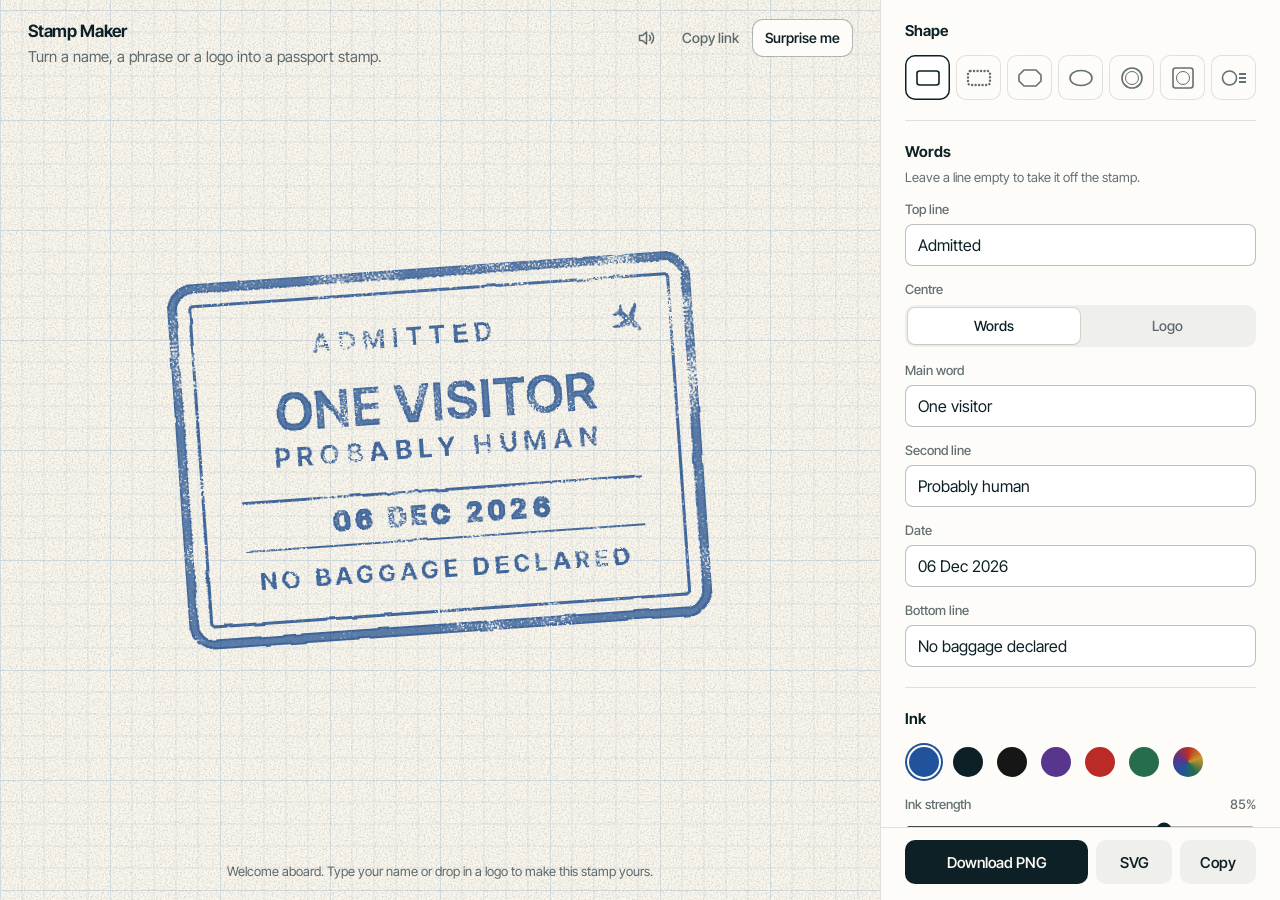
==== index.html @ 48a25a6c "Stamp maker: turn a name, phrase or logo into a passport stamp Co-Authored-By: Claude Opus 5.5 <nore" ====
<!doctype html>
<html lang="en">
<head>
  <meta charset="utf-8">
  <meta name="viewport" content="width=device-width, initial-scale=1, viewport-fit=cover">
  <title>Stamp Maker</title>
  <meta name="description" content="Turn a name, a phrase or a logo into a passport stamp. Pick a shape, an ink and a typeface, then download it as a PNG or SVG.">
  <meta name="theme-color" content="#fbf8f0">
  <link rel="icon" href="data:image/svg+xml,%3Csvg xmlns='http://www.w3.org/2000/svg' viewBox='0 0 32 32' fill='none' stroke='%2321539c'%3E%3Ccircle cx='16' cy='16' r='13' stroke-width='3'/%3E%3Ccircle cx='16' cy='16' r='7.5' stroke-width='1.5'/%3E%3C/svg%3E">
  <link rel="stylesheet" href="styles.css">
</head>
<body>
  <main class="stage" data-stage>
    <svg class="paper" data-paper aria-hidden="true" focusable="false" preserveAspectRatio="none"></svg>
    <header class="masthead">
      <div>
        <h1>Stamp Maker</h1>
        <p class="tagline">Turn a name, a phrase or a logo into a passport stamp.</p>
      </div>
      <div class="masthead-actions">
        <button type="button" class="icon-btn" data-sound aria-label="Stamp sound">
          <svg viewBox="0 0 20 20" fill="none" stroke="currentColor" stroke-width="1.5" stroke-linecap="round" stroke-linejoin="round" aria-hidden="true">
            <path d="M3.5 7.5h3l4-3.5v12l-4-3.5h-3z"/><path class="sound-waves" d="M13.5 7.5a3.5 3.5 0 0 1 0 5M15.5 5a7 7 0 0 1 0 10"/><path class="sound-off" d="M13.5 8l4 4m0-4-4 4"/>
          </svg>
        </button>
        <button type="button" class="text-btn" data-share>Copy link</button>
        <button type="button" class="btn btn-small" data-surprise>Surprise me</button>
      </div>
    </header>
    <button type="button" class="stamp" data-press aria-label="Press the stamp again with fresh ink"></button>
    <div class="tool" data-tool aria-hidden="true"><div class="tool-shadow"></div><div class="tool-block"><div class="tool-knob"></div></div></div>
    <p class="hint" data-hint></p>
  </main>

  <form class="panel" id="controls" aria-label="Stamp settings" autocomplete="off">
    <div class="panel-scroll">
      <section aria-labelledby="h-shape">
        <h2 id="h-shape">Shape</h2>
        <div class="frames" role="radiogroup" aria-labelledby="h-shape" data-frames></div>
      </section>

      <section aria-labelledby="h-words">
        <h2 id="h-words">Words</h2>
        <p class="note">Leave a line empty to take it off the stamp.</p>
        <label class="field">Top line
          <input type="text" name="top" maxlength="40" spellcheck="false" data-1p-ignore>
        </label>
        <div class="field" role="radiogroup" aria-labelledby="l-centre">
          <span id="l-centre">Centre</span>
          <div class="seg">
            <label><input type="radio" name="centre" value="text" class="sr-only">Words</label>
            <label><input type="radio" name="centre" value="logo" class="sr-only">Logo</label>
          </div>
        </div>
        <label class="field" data-when="centre=text">Main word
          <input type="text" name="word" maxlength="40" spellcheck="false" data-1p-ignore>
        </label>
        <label class="field" data-when="centre=text">Second line
          <input type="text" name="sub" maxlength="40" spellcheck="false" data-1p-ignore>
        </label>

        <div class="logo" data-when="centre=logo">
          <div class="logo-empty" data-logo="empty">
            <label class="btn">Choose a logo
              <input type="file" name="logoFile" accept=".svg,image/svg+xml,image/png,image/jpeg,image/webp" class="sr-only">
            </label>
            <p class="note">SVG, PNG or JPG, or drop a file anywhere. It stays in your browser.</p>
          </div>
          <div class="logo-loaded" data-logo="loaded">
            <div class="logo-file">
              <img alt="Your logo" data-logo-thumb>
              <label class="btn btn-small">Replace
                <input type="file" name="logoFile" accept=".svg,image/svg+xml,image/png,image/jpeg,image/webp" class="sr-only">
              </label>
              <button type="button" class="btn btn-small" data-logo-remove>Remove</button>
            </div>
            <div class="field" role="radiogroup" aria-labelledby="l-trace">
              <span id="l-trace">Ink the</span>
              <div class="seg">
                <label><input type="radio" name="logoMode" value="shape" class="sr-only">Whole logo</label>
                <label><input type="radio" name="logoMode" value="dark" class="sr-only">Dark parts only</label>
              </div>
            </div>
            <label class="range">Threshold <output data-for="logoThreshold" data-format="percent"></output>
              <input type="range" name="logoThreshold" min="0.05" max="0.95" step="0.01">
            </label>
            <label class="range">Logo size <output data-for="logoSize" data-format="times"></output>
              <input type="range" name="logoSize" min="0.5" max="1.5" step="0.05">
            </label>
            <label class="check"><input type="checkbox" name="logoInvert"> Invert</label>
          </div>
          <p class="error" data-logo-error role="alert" hidden></p>
        </div>

        <label class="field">Date
          <input type="text" name="date" maxlength="40" spellcheck="false" data-1p-ignore>
        </label>
        <label class="field">Bottom line
          <input type="text" name="bottom" maxlength="40" spellcheck="false" data-1p-ignore>
        </label>
      </section>

      <section aria-labelledby="h-ink">
        <h2 id="h-ink">Ink</h2>
        <div class="swatches" role="radiogroup" aria-labelledby="h-ink" data-inks></div>
        <label class="range">Ink strength <output data-for="inkOpacity" data-format="percent"></output>
          <input type="range" name="inkOpacity" min="0.4" max="1" step="0.01">
        </label>
      </section>

      <section aria-labelledby="h-paper">
        <h2 id="h-paper">Paper</h2>
        <div class="papers" role="radiogroup" aria-labelledby="h-paper" data-papers></div>
        <label class="range" data-when="paper=passport|cotton|aged|kraft|grid">Paper strength <output data-for="paperStrength" data-format="percent"></output>
          <input type="range" name="paperStrength" min="0.1" max="1" step="0.05">
        </label>
      </section>

      <section aria-labelledby="h-style">
        <h2 id="h-style">Style</h2>
        <div class="field" role="radiogroup" aria-labelledby="l-font">
          <span id="l-font">Typeface</span>
          <div class="seg" data-faces></div>
        </div>
        <label class="range">Border weight <output data-for="rule" data-format="times"></output>
          <input type="range" name="rule" min="0.6" max="1.8" step="0.05">
        </label>
        <label class="range" data-when="frame=rect|postage|squared">Corners <output data-for="corner"></output>
          <input type="range" name="corner" min="1" max="24" step="1">
        </label>
        <div class="field" role="radiogroup" aria-labelledby="l-mark" data-when="frame=rect|postage">
          <span id="l-mark">Plane</span>
          <div class="seg">
            <label><input type="radio" name="mark" value="arrive" class="sr-only">Arriving</label>
            <label><input type="radio" name="mark" value="depart" class="sr-only">Departing</label>
            <label><input type="radio" name="mark" value="none" class="sr-only">None</label>
          </div>
        </div>
        <label class="range">Tilt <output data-for="tilt" data-format="degrees"></output>
          <input type="range" name="tilt" min="-20" max="20" step="1">
        </label>
      </section>

      <section aria-labelledby="h-wear">
        <h2 id="h-wear">Wear</h2>
        <label class="range">Rough edges <output data-for="roughness"></output>
          <input type="range" name="roughness" min="0" max="5" step="0.1">
        </label>
        <label class="range">Dry spots <output data-for="voids" data-format="percent"></output>
          <input type="range" name="voids" min="0" max="1" step="0.05">
        </label>
        <label class="range">Uneven pressure <output data-for="pressure" data-format="percent"></output>
          <input type="range" name="pressure" min="0" max="0.9" step="0.05">
        </label>
        <label class="check"><input type="checkbox" name="doubleStrike"> Double strike</label>
      </section>

      <section aria-labelledby="h-file">
        <h2 id="h-file">File</h2>
        <label class="field">PNG size
          <select name="pngWidth">
            <option value="800">Small, 800 px wide</option>
            <option value="1600" selected>Large, 1600 px wide</option>
            <option value="3200">Print, 3200 px wide</option>
          </select>
        </label>
        <label class="check"><input type="checkbox" name="withPaper"> Include the paper in the file</label>
      </section>

      <p class="credit">Made by Anna Skopenko. Typefaces are open source: Inter Tight, Barlow Condensed, Courier Prime, Zilla Slab.</p>
      <button type="button" class="text-btn start-over" data-reset>Start over with a new stamp</button>
    </div>

    <footer class="actions">
      <p class="status" role="status" data-status></p>
      <div class="actions-row">
        <button type="submit" class="btn btn-primary" data-png>Download PNG</button>
        <button type="button" class="btn" data-svg>SVG</button>
        <button type="button" class="btn" data-copy>Copy</button>
      </div>
    </footer>
  </form>

  <script type="module" src="app.js"></script>
</body>
</html>
---- styles.css ----
:root {
  --paper: #fbf8f0;
  --surface: oklch(0.992 0.005 89.7);
  --field: #fff;
  --ink: oklch(0.23 0.028 219.7);
  --muted: oklch(0.23 0.028 219.7 / 0.64);
  --disabled: oklch(0.23 0.028 219.7 / 0.36);
  --line: oklch(0.23 0.028 219.7 / 0.12);
  --line-strong: oklch(0.23 0.028 219.7 / 0.28);
  --tint: oklch(0.23 0.028 219.7 / 0.06);
  --tint-hover: oklch(0.23 0.028 219.7 / 0.1);
  --danger: oklch(0.48 0.17 27);

  --ui: "Inter Tight", "Helvetica Neue", Helvetica, Arial, sans-serif;
  --ease-out: cubic-bezier(0.23, 1, 0.32, 1);

  color-scheme: light;
}

*, *::before, *::after { box-sizing: border-box; }

html { -webkit-text-size-adjust: 100%; }

body {
  margin: 0;
  display: grid;
  grid-template-columns: minmax(0, 1fr) 400px;
  height: 100dvh;
  background: var(--paper);
  color: var(--ink);
  font: 15px/1.4 var(--ui);
  -webkit-font-smoothing: antialiased;
  -moz-osx-font-smoothing: grayscale;
  font-synthesis: none;
}

h1, h2, p { margin: 0; }
button, input, select { font: inherit; color: inherit; }
button, label, select { touch-action: manipulation; }
[hidden] { display: none !important; }

:focus-visible { outline: 2px solid var(--ink); outline-offset: 2px; }

.sr-only {
  position: absolute;
  width: 1px;
  height: 1px;
  overflow: hidden;
  clip-path: inset(50%);
  white-space: nowrap;
}

/* ---------- Stage ---------- */

.stage {
  position: relative;
  display: grid;
  place-items: center;
  min-height: 0;
  container-type: size;
}
.paper { position: absolute; inset: 0; width: 100%; height: 100%; }
.stage[data-dropping] { outline: 2px dashed var(--line-strong); outline-offset: -12px; }

.masthead {
  position: absolute;
  inset: 20px 28px auto;
  display: flex;
  align-items: flex-start;
  justify-content: space-between;
  gap: 16px;
}
h1 { font-size: 17px; font-weight: 650; letter-spacing: -0.01em; white-space: nowrap; }
.tagline { margin-top: 2px; color: var(--muted); }
.masthead-actions { display: flex; align-items: center; gap: 4px; margin: -4px 0 0; }
.icon-btn {
  display: grid;
  place-items: center;
  width: 44px;
  height: 44px;
  padding: 0;
  border: 0;
  border-radius: 8px;
  background: none;
  color: var(--muted);
  cursor: pointer;
  transition: color 150ms ease-out;
}
.icon-btn svg { width: 20px; height: 20px; }
.icon-btn[aria-pressed="true"] .sound-off,
.icon-btn[aria-pressed="false"] .sound-waves { display: none; }
@media (hover: hover) {
  .icon-btn:hover { color: var(--ink); }
}
.btn-small.btn { background: var(--surface); box-shadow: 0 0 0 1px var(--line-strong); }

/* Sized from the stamp's own footprint, so tilting it never changes its scale */
.stamp {
  width: calc(var(--bw, 264) * min(2.3px, 100cqw / 400, 100cqh / 340));
  padding: 0;
  border: 0;
  border-radius: 12px;
  background: none;
  cursor: pointer;
  mix-blend-mode: multiply; /* ink soaks into the paper rather than sitting on it */
  -webkit-tap-highlight-color: transparent;
}
.stamp:focus-visible { outline-offset: 8px; }
.stamp svg { display: block; width: 100%; height: auto; overflow: visible; }

/* The rubber stamp itself, seen from above: a wooden block with a knob in the ink's colour.
   Only there while it presses; hero.js-style choreography lives in app.js */
.tool {
  position: absolute;
  left: 50%;
  top: 50%;
  z-index: 3;
  width: var(--tw);
  height: var(--th);
  translate: calc(-50% + var(--tx, 0px)) -50%;
  rotate: var(--tr);
  opacity: 0;
  pointer-events: none;
}
.tool-shadow, .tool-block { position: absolute; inset: 0; border-radius: var(--radius); }
.tool-shadow { background: oklch(0.2 0.03 60); filter: blur(10px); opacity: 0; }
.tool-block {
  display: grid;
  place-items: center;
  background:
    repeating-linear-gradient(94deg, oklch(0.45 0.07 55 / 0.12) 0 1px, transparent 1px 7px, oklch(0.45 0.07 55 / 0.07) 7px 9px, transparent 9px 15px),
    linear-gradient(155deg, oklch(0.78 0.08 72), oklch(0.65 0.09 58));
  box-shadow:
    inset 0 1px 0 oklch(1 0 0 / 0.4),
    inset 0 -4px 0 oklch(0.42 0.07 50 / 0.35),
    0 0 0 1px oklch(0.38 0.06 50 / 0.45);
}
.tool-knob {
  width: var(--knob);
  aspect-ratio: 1;
  border-radius: 50%;
  background: radial-gradient(circle at 34% 30%, color-mix(in oklch, var(--ink-c) 45%, white) 0 7%, var(--ink-c) 42%, color-mix(in oklch, var(--ink-c) 65%, black));
  box-shadow: 0 0 0 1px oklch(0 0 0 / 0.25), 0 8px 16px oklch(0.2 0.03 60 / 0.35);
}

.hint {
  position: absolute;
  inset: auto 0 20px;
  text-align: center;
  font-size: 13px;
  color: var(--muted);
  pointer-events: none;
}

/* ---------- Panel ---------- */

.panel {
  display: flex;
  flex-direction: column;
  min-height: 0;
  background: var(--surface);
  border-left: 1px solid var(--line);
}
.panel-scroll { flex: 1; min-height: 0; overflow-y: auto; padding: 0 24px 24px; }

section { display: grid; gap: 14px; padding-block: 20px; }
section + section { border-top: 1px solid var(--line); }
h2 { font-size: 15px; font-weight: 650; }
.note { margin-top: -8px; font-size: 13px; color: var(--muted); text-wrap: pretty; }
.start-over { justify-self: start; margin: 4px 0 0 -10px; }
.credit { padding-top: 20px; border-top: 1px solid var(--line); font-size: 13px; color: var(--muted); text-wrap: pretty; }

.field { display: grid; gap: 6px; font-size: 13px; font-weight: 500; color: var(--muted); }

input[type="text"], select {
  width: 100%;
  height: 42px;
  padding: 0 12px;
  border: 1px solid var(--line-strong);
  border-radius: 8px;
  background: var(--field);
  color: var(--ink);
  font-size: 16px; /* below 16px, iOS zooms the page on focus */
  font-weight: 400;
  transition: border-color 150ms ease-out;
}
input[type="text"]:focus-visible, select:focus-visible { outline-offset: 0; border-color: var(--ink); }
@media (hover: hover) {
  input[type="text"]:hover, select:hover { border-color: var(--ink); }
}

.range {
  display: grid;
  grid-template-columns: 1fr auto;
  gap: 2px 8px;
  font-size: 13px;
  font-weight: 500;
  color: var(--muted);
}
.range output { font-variant-numeric: tabular-nums; }
.range input { grid-column: 1 / -1; width: 100%; height: 28px; margin: 0; accent-color: var(--ink); cursor: pointer; }

.check { display: flex; align-items: center; gap: 10px; min-height: 32px; cursor: pointer; }
.check input { width: 18px; height: 18px; margin: 0; accent-color: var(--ink); cursor: pointer; }

/* Segmented choice: radios under their labels */
.seg {
  display: grid;
  grid-auto-flow: column;
  grid-auto-columns: 1fr;
  gap: 2px;
  padding: 3px;
  border-radius: 10px;
  background: var(--tint);
}
.seg label {
  position: relative;
  display: grid;
  place-items: center;
  min-height: 36px;
  padding: 4px 6px;
  border-radius: 7px;
  font-size: 14px;
  font-weight: 500;
  color: var(--muted);
  text-align: center;
  cursor: pointer;
  transition: color 150ms ease-out;
}
.seg label:has(:checked) {
  background: var(--field);
  color: var(--ink);
  box-shadow: 0 0 0 1px var(--line), 0 1px 2px oklch(0.23 0.028 219.7 / 0.08);
}
.seg label:has(:focus-visible) { outline: 2px solid var(--ink); outline-offset: 2px; }
/* Four faces of four widths share one row */
[data-faces] label { font-size: 13px; }

.frames { display: grid; grid-template-columns: repeat(7, minmax(0, 1fr)); gap: 6px; }
.frame {
  position: relative;
  display: grid;
  place-items: center;
  aspect-ratio: 1;
  border-radius: 10px;
  box-shadow: inset 0 0 0 1px var(--line);
  color: var(--muted);
  cursor: pointer;
  transition: color 150ms ease-out, box-shadow 150ms ease-out;
}
.frame svg { width: 28px; height: 28px; }
.frame:has(:checked) { background: var(--field); color: var(--ink); box-shadow: inset 0 0 0 1.5px var(--ink); }
.frame:has(:focus-visible) { outline: 2px solid var(--ink); outline-offset: 2px; }
@media (hover: hover) {
  .frame:hover, .seg label:hover { color: var(--ink); }
}

.swatches { display: flex; flex-wrap: wrap; gap: 14px; padding: 4px; }
.swatch {
  position: relative;
  width: 30px;
  height: 30px;
  border-radius: 50%;
  background: var(--c);
  cursor: pointer;
  transition: box-shadow 150ms ease-out;
}
/* 44px hit area around a 30px dot */
.swatch::before { content: ""; position: absolute; inset: -7px; }
.swatch:has(:checked), .swatch[data-active] { box-shadow: 0 0 0 2px var(--surface), 0 0 0 4px var(--c); }
.swatch:has(:focus-visible) { outline: 2px solid var(--ink); outline-offset: 6px; }
.swatch-custom:not([data-active]) {
  background: conic-gradient(from 0deg, #ba2b28, #c9962b, #256d4c, #21539c, #58368e, #ba2b28);
}
.swatch-custom input { position: absolute; inset: -7px; width: 44px; height: 44px; opacity: 0; cursor: pointer; }

.papers { display: grid; grid-template-columns: repeat(3, minmax(0, 1fr)); gap: 12px 10px; }
.paper-chip {
  position: relative;
  display: grid;
  gap: 6px;
  font-size: 13px;
  font-weight: 500;
  color: var(--muted);
  text-align: center;
  cursor: pointer;
  transition: color 150ms ease-out;
}
.paper-chip svg {
  display: block;
  width: 100%;
  height: auto;
  border-radius: 8px;
  box-shadow: 0 0 0 1px var(--line);
  transition: box-shadow 150ms ease-out;
}
.paper-chip:has(:checked) { color: var(--ink); }
.paper-chip:has(:checked) svg { box-shadow: 0 0 0 2px var(--surface), 0 0 0 3.5px var(--ink); }
.paper-chip:has(:focus-visible) svg { outline: 2px solid var(--ink); outline-offset: 5px; }
@media (hover: hover) {
  .paper-chip:hover { color: var(--ink); }
}

/* ---------- Logo ---------- */

.logo { display: grid; gap: 14px; }
.logo-empty, .logo-loaded { display: grid; gap: 14px; }
.logo-empty .note { margin-top: -6px; }
.logo-file { display: flex; align-items: center; gap: 8px; }
.logo-file img {
  width: 44px;
  height: 44px;
  margin-right: auto;
  padding: 4px;
  border-radius: 8px;
  background: var(--field);
  box-shadow: 0 0 0 1px var(--line);
  object-fit: contain;
}
.error { font-size: 13px; color: var(--danger); }

/* ---------- Buttons ---------- */

.btn {
  position: relative;
  display: inline-grid;
  place-items: center;
  height: 44px;
  padding: 0 16px;
  border: 0;
  border-radius: 10px;
  background: var(--tint);
  color: var(--ink);
  font-size: 15px;
  font-weight: 550;
  white-space: nowrap;
  cursor: pointer;
  transition: background-color 150ms ease-out, transform 120ms var(--ease-out);
}
.btn:active { transform: scale(0.97); }
.btn:has(:focus-visible) { outline: 2px solid var(--ink); outline-offset: 2px; }
.btn:disabled { color: var(--disabled); cursor: default; }
.btn-small { height: 36px; padding: 0 12px; font-size: 14px; }
.btn-primary { flex: 1; background: var(--ink); color: var(--paper); }
.btn-primary:disabled { background: var(--line-strong); color: var(--paper); }

.text-btn {
  min-height: 44px;
  padding: 0 10px;
  border: 0;
  border-radius: 8px;
  background: none;
  font-size: 14px;
  font-weight: 500;
  color: var(--muted);
  cursor: pointer;
  transition: color 150ms ease-out;
}

@media (hover: hover) {
  .btn:not(:disabled):hover { background: var(--tint-hover); }
  .btn-primary:not(:disabled):hover { background: color-mix(in oklch, var(--ink) 86%, white); }
  .text-btn:hover { color: var(--ink); }
}

.actions {
  padding: 12px 24px calc(16px + env(safe-area-inset-bottom));
  border-top: 1px solid var(--line);
  background: var(--surface);
}
.actions-row { display: flex; gap: 8px; }
.actions-row .btn:not(.btn-primary) { min-width: 76px; }
.status { font-size: 13px; text-wrap: pretty; }
.status:not(:empty) { margin-bottom: 10px; }

/* ---------- Small screens: the stamp stays in view while the settings scroll ---------- */

@media (max-width: 860px) {
  body { display: block; height: auto; }
  .stage {
    position: sticky;
    top: 0;
    z-index: 2;
    height: 44svh;
    min-height: 260px;
    background: var(--paper);
    border-bottom: 1px solid var(--line);
  }
  .masthead { inset: 10px 16px auto; }
  .tagline, .hint { display: none; }
  .masthead { align-items: center; }
  .masthead-actions { gap: 0; margin-right: -6px; }
  .masthead .text-btn { padding-inline: 6px; white-space: nowrap; }
  .panel { border-left: 0; }
  .panel-scroll { overflow: visible; padding-inline: 16px; }
  .actions { position: sticky; bottom: 0; z-index: 2; padding-inline: 16px; }
}

@media (prefers-reduced-motion: reduce) {
  *, *::before, *::after { transition: none !important; }
}
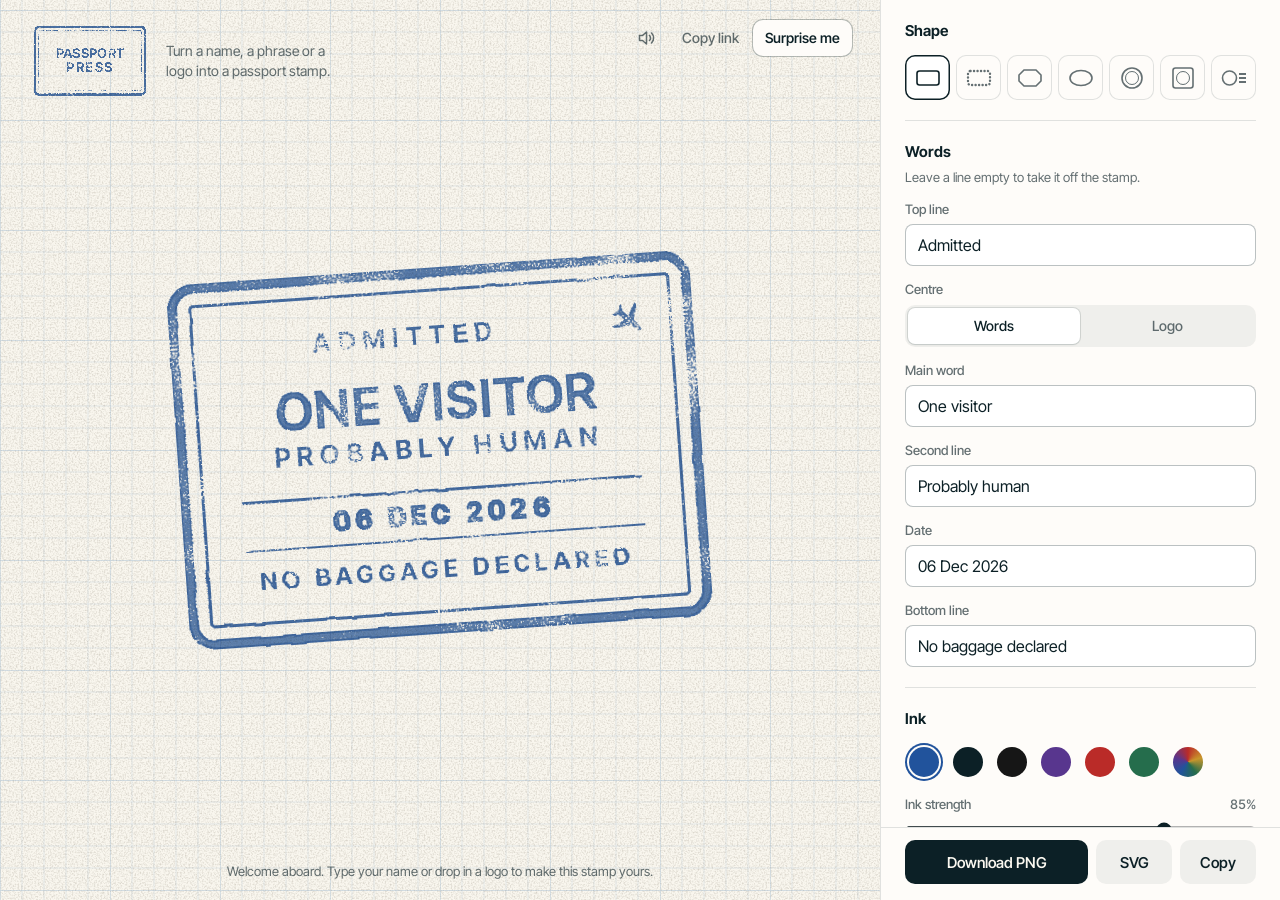
==== commit 2767ca32: "Passport Press: name, logo stamp, stamp cursor, quick press, icon and link preview Co-Authored-By: C" ====
--- a/index.html
+++ b/index.html
@@ -3,18 +3,27 @@
 <head>
   <meta charset="utf-8">
   <meta name="viewport" content="width=device-width, initial-scale=1, viewport-fit=cover">
-  <title>Stamp Maker</title>
-  <meta name="description" content="Turn a name, a phrase or a logo into a passport stamp. Pick a shape, an ink and a typeface, then download it as a PNG or SVG.">
+  <title>Passport Press</title>
+  <meta name="description" content="Passport Press turns a name, a phrase or a logo into a passport stamp. Pick a shape, an ink and a paper, then download it as a PNG or SVG.">
   <meta name="theme-color" content="#fbf8f0">
-  <link rel="icon" href="data:image/svg+xml,%3Csvg xmlns='http://www.w3.org/2000/svg' viewBox='0 0 32 32' fill='none' stroke='%2321539c'%3E%3Ccircle cx='16' cy='16' r='13' stroke-width='3'/%3E%3Ccircle cx='16' cy='16' r='7.5' stroke-width='1.5'/%3E%3C/svg%3E">
+  <link rel="icon" href="icon.png">
+  <link rel="apple-touch-icon" href="icon.png">
+  <meta property="og:type" content="website">
+  <meta property="og:title" content="Passport Press">
+  <meta property="og:description" content="Turn a name, a phrase or a logo into a passport stamp.">
+  <meta property="og:url" content="https://annalogofdesign.github.io/passport-press/">
+  <meta property="og:image" content="https://annalogofdesign.github.io/passport-press/og.jpg">
+  <meta property="og:image:width" content="1200">
+  <meta property="og:image:height" content="630">
+  <meta name="twitter:card" content="summary_large_image">
   <link rel="stylesheet" href="styles.css">
 </head>
 <body>
   <main class="stage" data-stage>
     <svg class="paper" data-paper aria-hidden="true" focusable="false" preserveAspectRatio="none"></svg>
     <header class="masthead">
-      <div>
-        <h1>Stamp Maker</h1>
+      <div class="brand">
+        <h1><span class="sr-only">Passport Press</span><span class="brand-stamp" data-brand aria-hidden="true"></span></h1>
         <p class="tagline">Turn a name, a phrase or a logo into a passport stamp.</p>
       </div>
       <div class="masthead-actions">
@@ -28,7 +37,6 @@
       </div>
     </header>
     <button type="button" class="stamp" data-press aria-label="Press the stamp again with fresh ink"></button>
-    <div class="tool" data-tool aria-hidden="true"><div class="tool-shadow"></div><div class="tool-block"><div class="tool-knob"></div></div></div>
     <p class="hint" data-hint></p>
   </main>
 
@@ -167,7 +175,7 @@
         <label class="check"><input type="checkbox" name="withPaper"> Include the paper in the file</label>
       </section>
 
-      <p class="credit">Made by Anna Skopenko. Typefaces are open source: Inter Tight, Barlow Condensed, Courier Prime, Zilla Slab.</p>
+      <p class="credit">Passport Press is made by Anna Skopenko. Typefaces are open source: Inter Tight, Barlow Condensed, Courier Prime, Zilla Slab.</p>
       <button type="button" class="text-btn start-over" data-reset>Start over with a new stamp</button>
     </div>
 
--- a/styles.css
+++ b/styles.css
@@ -70,8 +70,11 @@
   justify-content: space-between;
   gap: 16px;
 }
-h1 { font-size: 17px; font-weight: 650; letter-spacing: -0.01em; white-space: nowrap; }
-.tagline { margin-top: 2px; color: var(--muted); }
+/* The logo is a stamp from the tool itself, pressed straight */
+.brand { display: flex; align-items: center; gap: 14px; }
+.brand-stamp { display: block; width: 124px; mix-blend-mode: multiply; }
+.brand-stamp svg { display: block; width: 100%; height: auto; overflow: visible; }
+.tagline { max-width: 22ch; font-size: 14px; color: var(--muted); text-wrap: balance; }
 .masthead-actions { display: flex; align-items: center; gap: 4px; margin: -4px 0 0; }
 .icon-btn {
   display: grid;
@@ -101,47 +104,13 @@
   border: 0;
   border-radius: 12px;
   background: none;
-  cursor: pointer;
+  cursor: var(--cursor, pointer), pointer;
   mix-blend-mode: multiply; /* ink soaks into the paper rather than sitting on it */
   -webkit-tap-highlight-color: transparent;
 }
+.stamp:active { cursor: var(--cursor-down, pointer), pointer; }
 .stamp:focus-visible { outline-offset: 8px; }
 .stamp svg { display: block; width: 100%; height: auto; overflow: visible; }
-
-/* The rubber stamp itself, seen from above: a wooden block with a knob in the ink's colour.
-   Only there while it presses; hero.js-style choreography lives in app.js */
-.tool {
-  position: absolute;
-  left: 50%;
-  top: 50%;
-  z-index: 3;
-  width: var(--tw);
-  height: var(--th);
-  translate: calc(-50% + var(--tx, 0px)) -50%;
-  rotate: var(--tr);
-  opacity: 0;
-  pointer-events: none;
-}
-.tool-shadow, .tool-block { position: absolute; inset: 0; border-radius: var(--radius); }
-.tool-shadow { background: oklch(0.2 0.03 60); filter: blur(10px); opacity: 0; }
-.tool-block {
-  display: grid;
-  place-items: center;
-  background:
-    repeating-linear-gradient(94deg, oklch(0.45 0.07 55 / 0.12) 0 1px, transparent 1px 7px, oklch(0.45 0.07 55 / 0.07) 7px 9px, transparent 9px 15px),
-    linear-gradient(155deg, oklch(0.78 0.08 72), oklch(0.65 0.09 58));
-  box-shadow:
-    inset 0 1px 0 oklch(1 0 0 / 0.4),
-    inset 0 -4px 0 oklch(0.42 0.07 50 / 0.35),
-    0 0 0 1px oklch(0.38 0.06 50 / 0.45);
-}
-.tool-knob {
-  width: var(--knob);
-  aspect-ratio: 1;
-  border-radius: 50%;
-  background: radial-gradient(circle at 34% 30%, color-mix(in oklch, var(--ink-c) 45%, white) 0 7%, var(--ink-c) 42%, color-mix(in oklch, var(--ink-c) 65%, black));
-  box-shadow: 0 0 0 1px oklch(0 0 0 / 0.25), 0 8px 16px oklch(0.2 0.03 60 / 0.35);
-}
 
 .hint {
   position: absolute;
@@ -389,6 +358,7 @@
   .masthead { inset: 10px 16px auto; }
   .tagline, .hint { display: none; }
   .masthead { align-items: center; }
+  .brand-stamp { width: 92px; }
   .masthead-actions { gap: 0; margin-right: -6px; }
   .masthead .text-btn { padding-inline: 6px; white-space: nowrap; }
   .panel { border-left: 0; }
